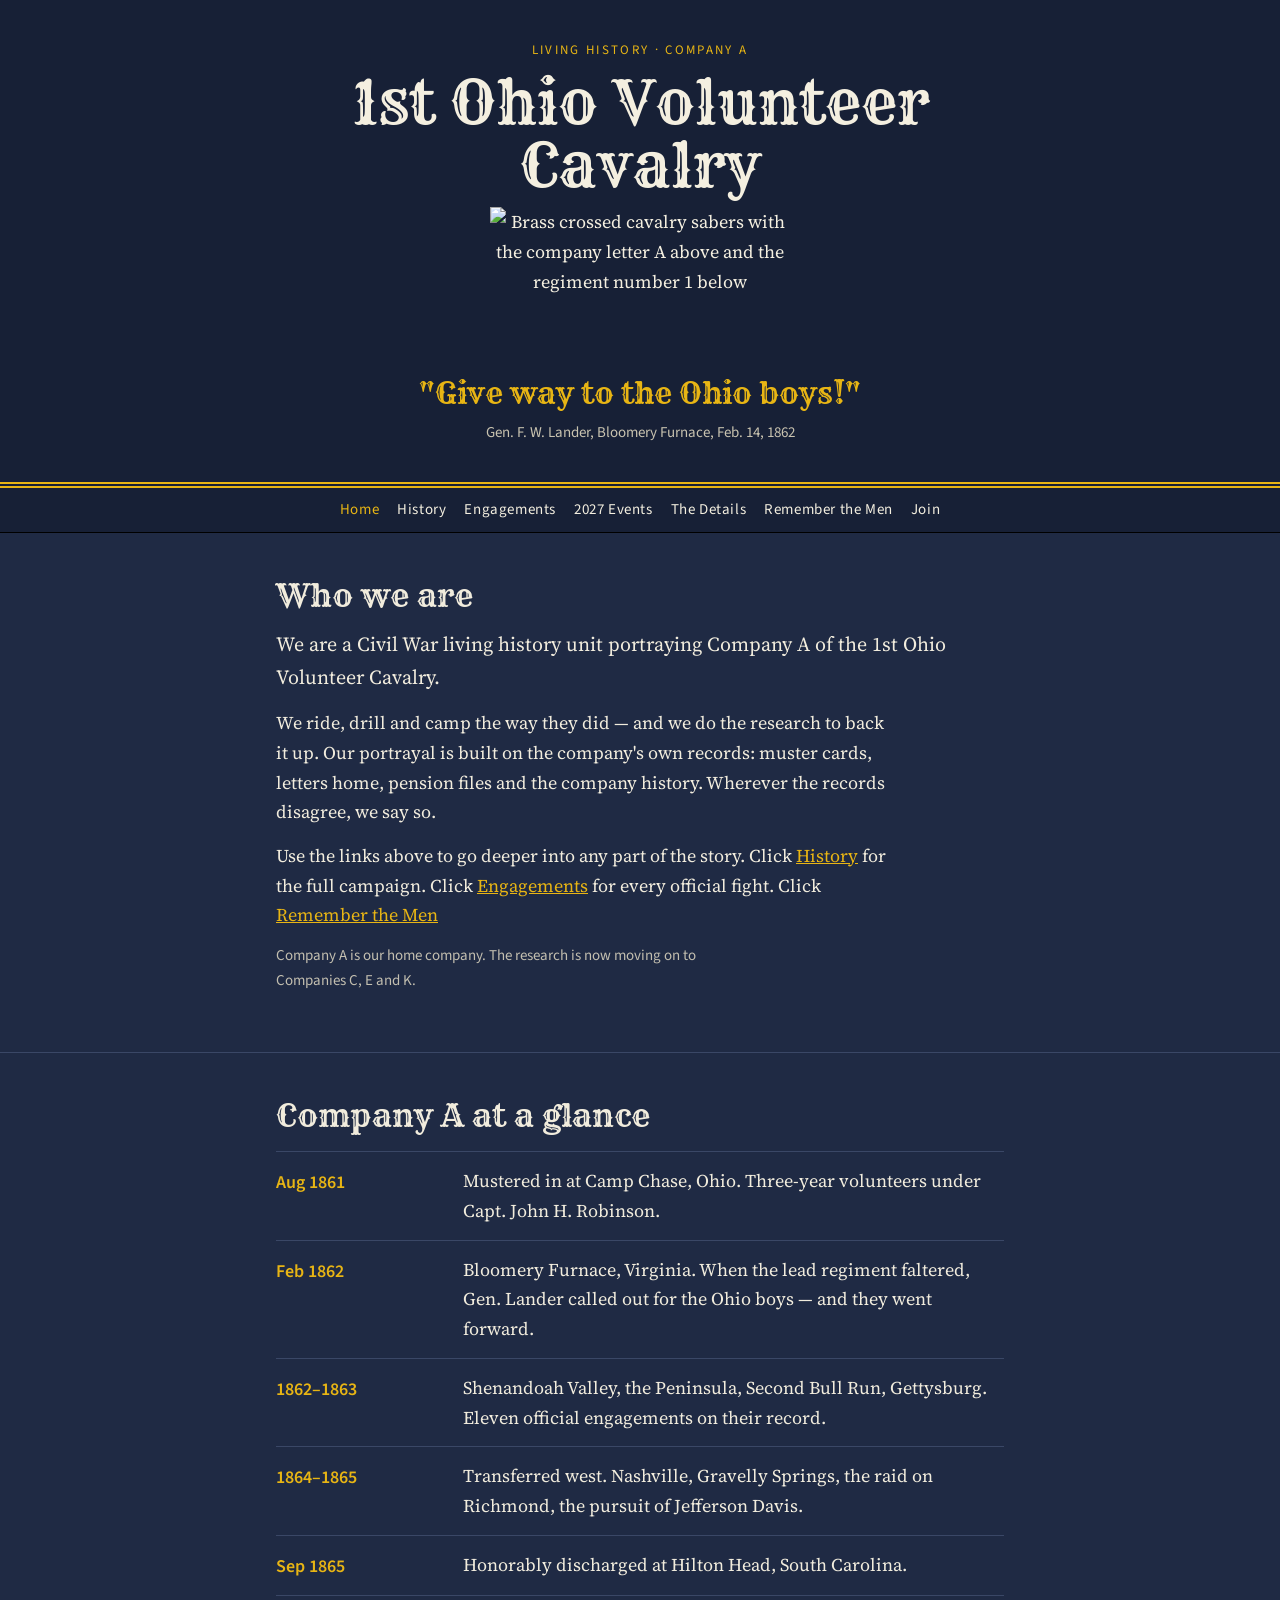
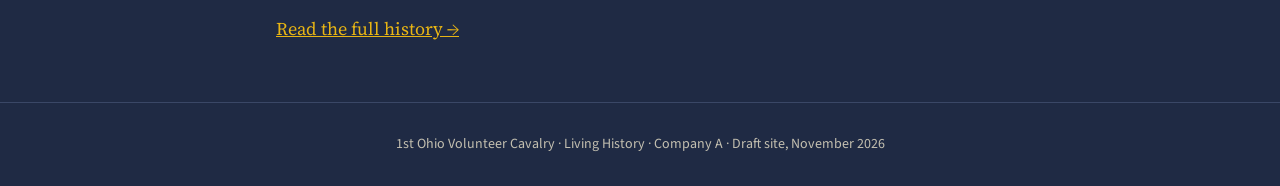
==== index.html @ f4a20a51 "Initial site: 1st Ohio Volunteer Cavalry website 7 pages + shared CSS. Homepage, history, engagement" ====
<!doctype html><html lang="en"><head>
<meta charset="utf-8">
<meta name="viewport" content="width=device-width,initial-scale=1,viewport-fit=cover">
<title>1st Ohio Volunteer Cavalry</title>
<link rel="stylesheet" href="style.css">
</head><body>

<header class="hero"><div class="wrap">
  <div class="eyebrow">Living History · Company A</div>
  <h1>1st Ohio Volunteer Cavalry</h1>
  <div class="insignia"><img src="emblem_company_a_web.png" alt="Brass crossed cavalry sabers with the company letter A above and the regiment number 1 below" width="760" height="389"></div>
  <p class="motto">"Give way to the Ohio boys!"</p>
  <div class="cite">Gen. F. W. Lander, Bloomery Furnace, Feb. 14, 1862</div>
</div></header>

<nav aria-label="Site navigation"><div class="wrap">
  <a href="index.html" class="active">Home</a>
  <a href="history.html">History</a>
  <a href="engagements.html">Engagements</a>
  <a href="events.html">2027 Events</a>
  <a href="details.html">The Details</a>
  <a href="memorial.html">Remember the Men</a>
  <a href="join.html">Join</a>
</div></nav>

<main>
<section id="about"><div class="wrap">
  <h2>Who we are</h2>
  <p class="lede">We are a Civil War living history unit portraying Company A of the 1st Ohio Volunteer Cavalry.</p>
  <p>We ride, drill and camp the way they did — and we do the research to back it up. Our portrayal is built on the company's own records: muster cards, letters home, pension files and the company history. Wherever the records disagree, we say so.</p>
  <p>Use the links above to go deeper into any part of the story. Click <a href="history.html">History</a> for the full campaign. Click <a href="engagements.html">Engagements</a> for every official fight. Click <a href="memorial.html">Remember the Men</a for the men who gave everything.</p>
  <p class="note">Company A is our home company. The research is now moving on to Companies C, E and K.</p>
</div></section>

<section id="snapshot"><div class="wrap">
  <h2>Company A at a glance</h2>
  <ol class="ledger">
    <li><time>Aug 1861</time><div>Mustered in at Camp Chase, Ohio. Three-year volunteers under Capt. John H. Robinson.</div></li>
    <li><time>Feb 1862</time><div>Bloomery Furnace, Virginia. When the lead regiment faltered, Gen. Lander called out for the Ohio boys — and they went forward.</div></li>
    <li><time>1862–1863</time><div>Shenandoah Valley, the Peninsula, Second Bull Run, Gettysburg. Eleven official engagements on their record.</div></li>
    <li><time>1864–1865</time><div>Transferred west. Nashville, Gravelly Springs, the raid on Richmond, the pursuit of Jefferson Davis.</div></li>
    <li><time>Sep 1865</time><div>Honorably discharged at Hilton Head, South Carolina.</div></li>
  </ol>
  <p style="margin-top:18px"><a href="history.html">Read the full history →</a></p>
</div></section>
</main>

<footer><div class="wrap">1st Ohio Volunteer Cavalry · Living History · Company A · Draft site, November 2026</div></footer>
</body></html>
---- style.css ----
@import url('https://fonts.googleapis.com/css2?family=Rye&family=Source+Serif+4:opsz,wght@8..60,400;8..60,600&family=Source+Sans+3:wght@400;600&display=swap');
:root{
  --paper:#1f2a44; --card:#26324f; --ink:#f1ecdd; --muted:#c3bfb0; --rule:#3a4766;
  --navy:#172036; --yellow:#e8b514; --brass:#e8b514; --onnavy:#f4efe0; --onnavy-muted:#c9c3b0;
  --display:"Rye", Georgia, serif; --serif:"Source Serif 4", Georgia, serif; --sans:"Source Sans 3", system-ui, sans-serif;
  color-scheme:dark;
}
*,*::before,*::after{box-sizing:border-box}
html{scroll-behavior:smooth}
body{margin:0;padding:0;background:var(--paper);color:var(--ink);font-family:var(--serif);font-size:18px;line-height:1.65}
.wrap{max-width:760px;margin:0 auto;padding-left:max(16px,env(safe-area-inset-left,0px));padding-right:max(16px,env(safe-area-inset-right,0px))}
a{color:var(--brass)}
a:focus-visible,button:focus-visible{outline:2px solid var(--yellow);outline-offset:2px}

/* Hero */
.hero{background:var(--navy);color:var(--onnavy);border-bottom:6px double var(--yellow)}
.hero .wrap{padding-block:40px 36px;text-align:center;display:flex;flex-direction:column;align-items:center;gap:10px}
.eyebrow{font-family:var(--sans);letter-spacing:.18em;text-transform:uppercase;font-size:13px;color:var(--yellow)}
.hero h1{font-family:var(--display);font-weight:400;font-size:clamp(34px,8vw,60px);line-height:1.05;margin:0}
.insignia{width:min(300px,80vw)}
.insignia img{width:100%;height:auto;display:block}
.motto{font-family:var(--display);color:var(--yellow);font-size:clamp(20px,4.5vw,30px);line-height:1.2;margin:4px 0 0}
.cite{font-family:var(--sans);font-size:15px;color:var(--onnavy-muted)}

/* Mini hero for inner pages */
.page-hero{background:var(--navy);color:var(--onnavy);border-bottom:4px solid var(--yellow)}
.page-hero .wrap{padding-block:28px;display:flex;flex-direction:column;gap:6px}
.page-hero .back{font-family:var(--sans);font-size:14px;color:var(--onnavy-muted);text-decoration:none;letter-spacing:.04em}
.page-hero .back:hover{color:var(--yellow)}
.page-hero h1{font-family:var(--display);font-weight:400;font-size:clamp(28px,6vw,44px);line-height:1.1;margin:0;color:var(--yellow)}
.page-hero .sub{font-family:var(--sans);font-size:16px;color:var(--onnavy-muted);margin:0}

/* Nav */
nav{background:var(--navy);border-bottom:1px solid #000}
nav .wrap{display:flex;flex-wrap:wrap;gap:6px 18px;justify-content:center;padding-block:10px}
nav a{font-family:var(--sans);color:var(--onnavy);text-decoration:none;font-size:15px;letter-spacing:.04em}
nav a:hover,nav a.active{color:var(--yellow)}

/* Content */
main{display:flex;flex-direction:column}
section{padding-block:44px;border-bottom:1px solid var(--rule)}
section:last-child{border-bottom:none}
h2{font-family:var(--display);font-weight:400;font-size:clamp(24px,4.5vw,32px);line-height:1.15;margin:0 0 14px}
h3{font-family:var(--sans);font-size:19px;font-weight:600;margin:0 0 6px;color:var(--yellow)}
p{margin:0 0 14px;max-width:68ch}
.lede{font-size:20px}
.note{font-family:var(--sans);font-size:15px;color:var(--muted)}

/* Ledger timeline */
.ledger{list-style:none;margin:18px 0 0;padding:0;display:flex;flex-direction:column}
.ledger li{display:grid;grid-template-columns:9.5em 1fr;gap:16px;padding-block:14px;border-top:1px solid var(--rule)}
.ledger li:last-child{border-bottom:1px solid var(--rule)}
.ledger time{font-family:var(--sans);font-weight:600;color:var(--brass);font-variant-numeric:tabular-nums;padding-top:2px}
.src{font-family:var(--sans);font-size:14px;color:var(--muted);display:block;margin-top:4px}
@media(max-width:560px){.ledger li{grid-template-columns:1fr;gap:2px}}

/* Battle cards */
.battles{display:flex;flex-direction:column;gap:0}
.battle{padding-block:18px;border-top:1px solid var(--rule)}
.battle:last-child{border-bottom:1px solid var(--rule)}
.battle-head{display:flex;align-items:baseline;gap:14px;margin-bottom:6px;flex-wrap:wrap}
.battle-name{font-family:var(--display);font-size:22px;color:var(--yellow)}
.battle-date{font-family:var(--sans);font-size:14px;color:var(--muted)}
.battle-grade{font-family:var(--sans);font-size:12px;letter-spacing:.08em;text-transform:uppercase;background:var(--card);color:var(--muted);padding:2px 8px;border:1px solid var(--rule)}

/* Regulation grid */
.regs{display:grid;grid-template-columns:repeat(auto-fit,minmax(min(100%,220px),1fr));gap:16px;margin-top:16px}
.reg{border-left:3px solid var(--brass);padding:4px 0 4px 14px}
.reg h3{color:var(--ink)}
.reg p{font-family:var(--sans);font-size:15px;margin:0;color:var(--muted)}

/* Event cards */
.events{display:grid;grid-template-columns:repeat(auto-fit,minmax(min(100%,220px),1fr));gap:14px;margin-top:18px}
.event{background:var(--card);border:1px solid var(--rule);border-top:4px solid var(--yellow);padding:16px}
.event .when{font-family:var(--sans);font-weight:600;color:var(--brass);font-size:15px}
.event h3{margin:4px 0 6px;color:var(--ink)}
.event p{font-family:var(--sans);font-size:15px;margin:0;color:var(--muted)}

/* Memorial */
.memorial-intro{font-size:20px;font-style:italic;color:var(--onnavy);border-left:4px solid var(--yellow);padding-left:16px;margin-bottom:24px}
.men-list{list-style:none;margin:16px 0 0;padding:0;columns:2;gap:20px}
.men-list li{font-family:var(--sans);padding-block:6px;border-bottom:1px solid var(--rule);break-inside:avoid}
.men-list .rank{font-size:13px;color:var(--muted)}
@media(max-width:500px){.men-list{columns:1}}

/* Join */
.join-box{background:var(--card);border:1px solid var(--rule);padding:20px;margin-top:16px}
.join-box ul{margin:0 0 14px;padding-left:20px;font-family:var(--sans)}
.placeholder{font-family:var(--sans);background:#2a2010;color:#c8a84a;border:1px dashed #6b5520;padding:10px 12px;font-size:15px;margin-top:12px}

footer{padding-block:30px;font-family:var(--sans);font-size:14px;color:var(--muted);text-align:center;border-top:1px solid var(--rule)}
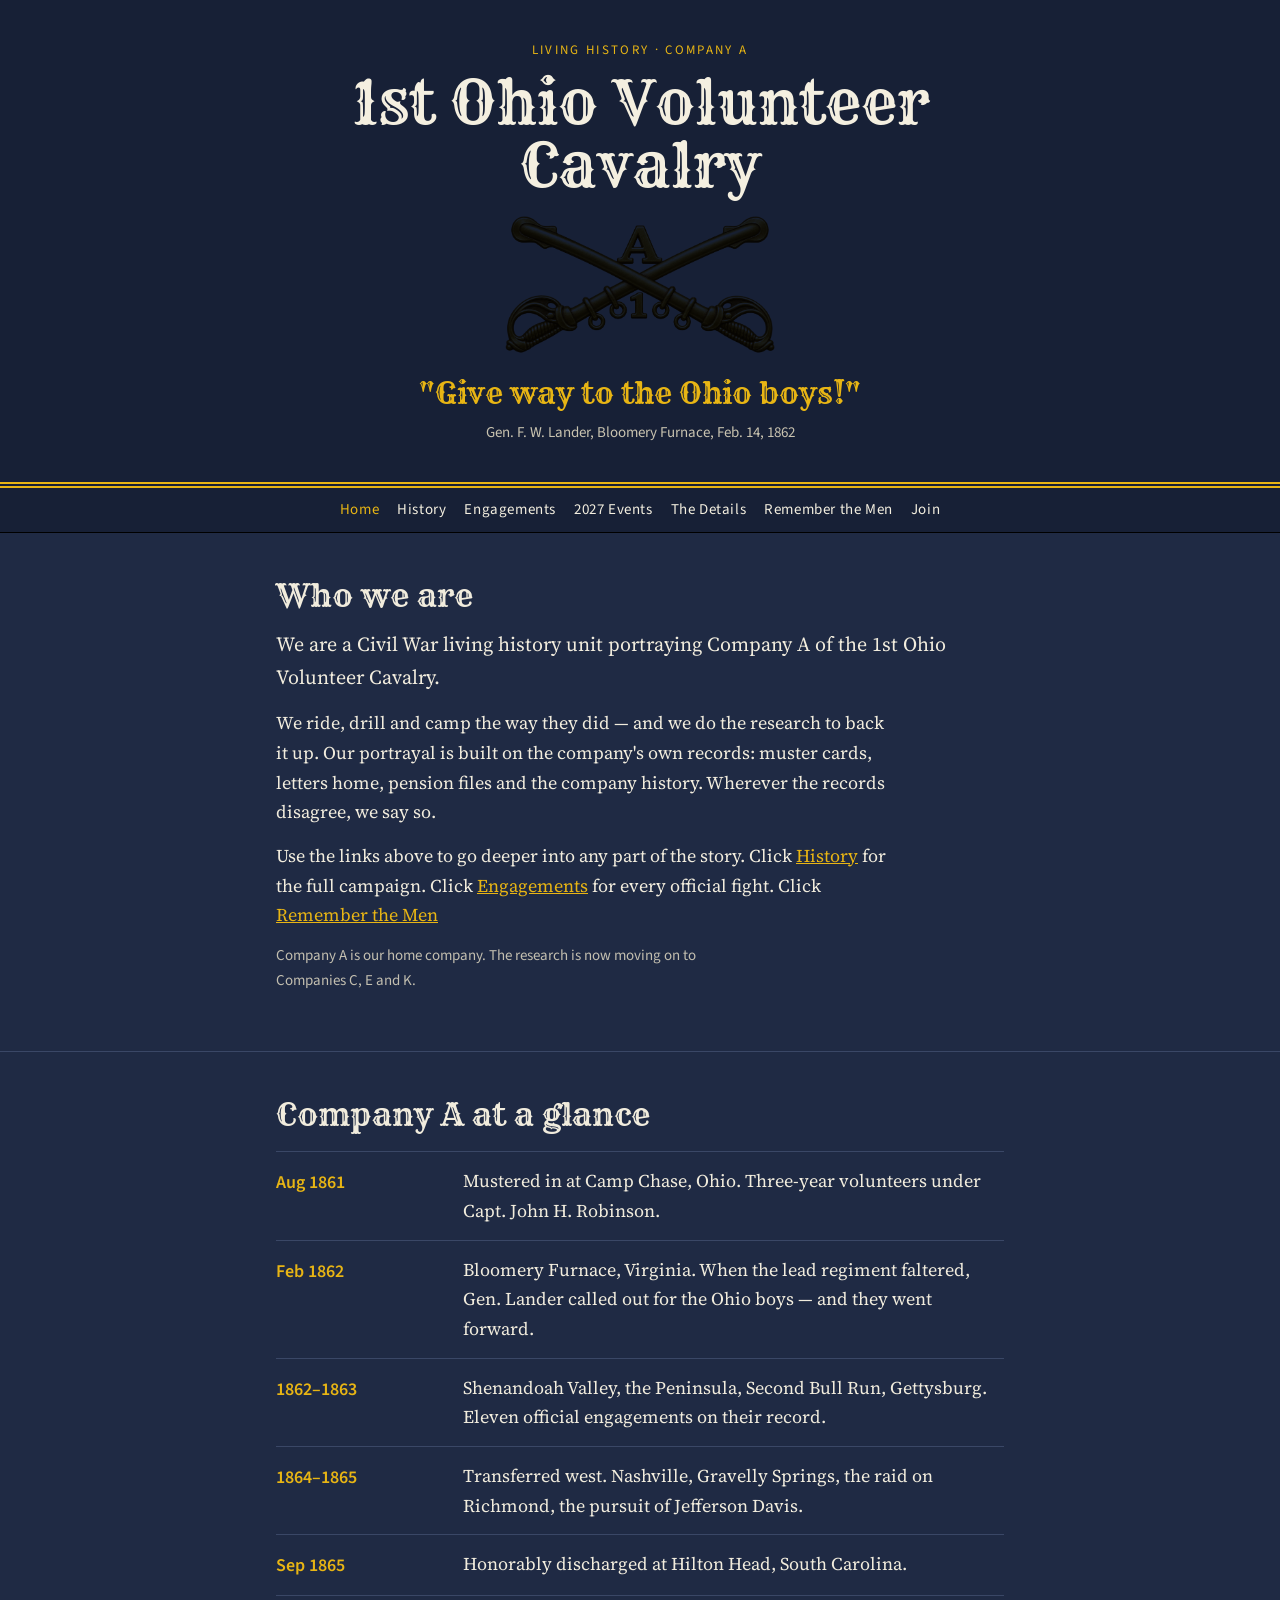
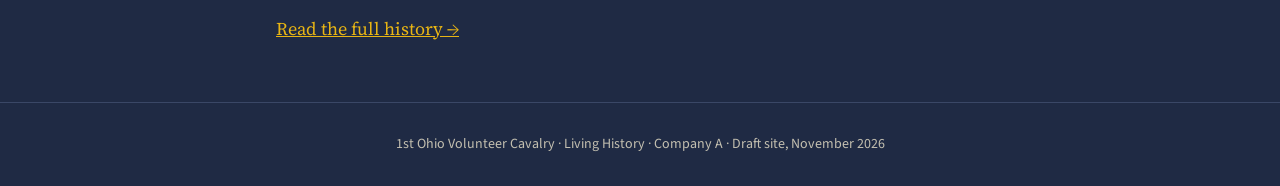
==== commit a5af8aa0: "Replace SVG with real brass sabers emblem image" ====
--- a/index.html
+++ b/index.html
@@ -8,7 +8,7 @@
 <header class="hero"><div class="wrap">
   <div class="eyebrow">Living History · Company A</div>
   <h1>1st Ohio Volunteer Cavalry</h1>
-  <div class="insignia"><img src="emblem_company_a_web.png" alt="Brass crossed cavalry sabers with the company letter A above and the regiment number 1 below" width="760" height="389"></div>
+  <div class="insignia"><img src="emblem.webp" alt="Brass crossed cavalry sabers, Company A, 1st Regiment" width="500" height="256" style="width:100%;height:auto;display:block;mix-blend-mode:multiply"></div>
   <p class="motto">"Give way to the Ohio boys!"</p>
   <div class="cite">Gen. F. W. Lander, Bloomery Furnace, Feb. 14, 1862</div>
 </div></header>
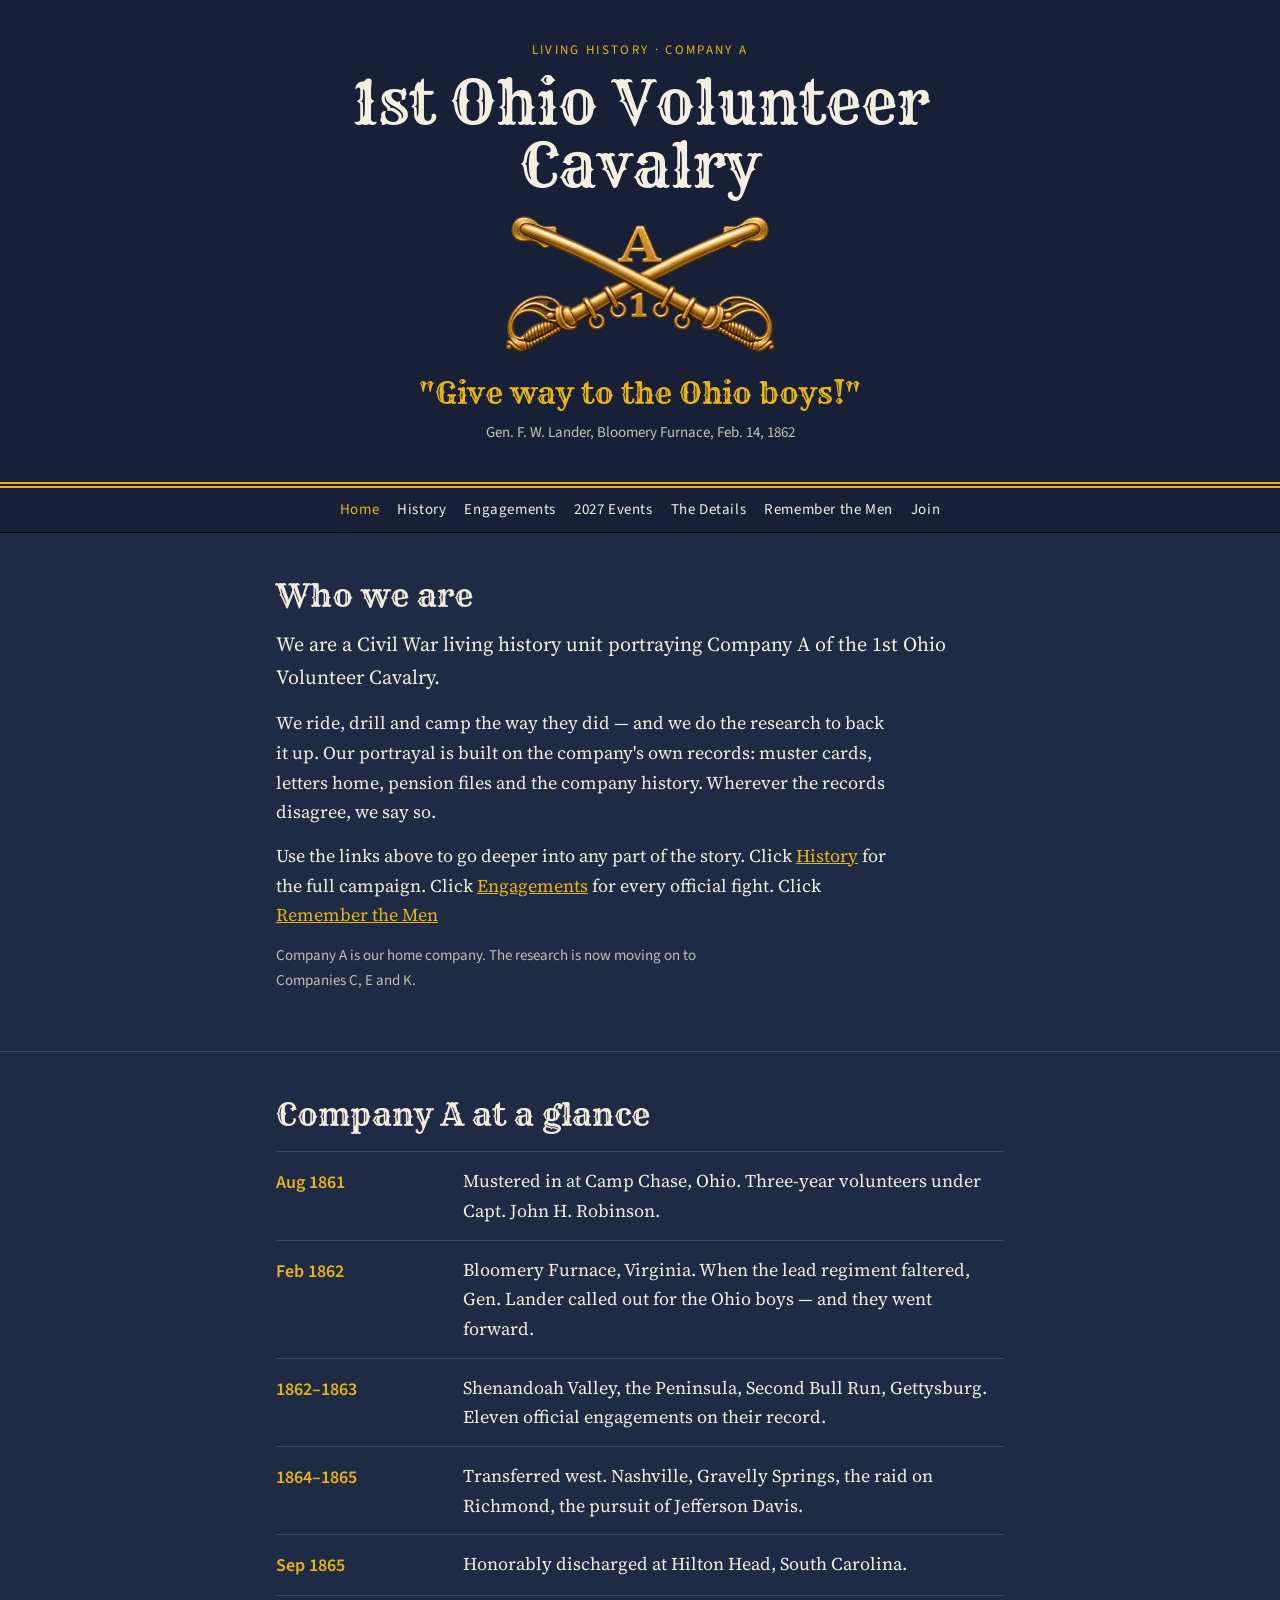
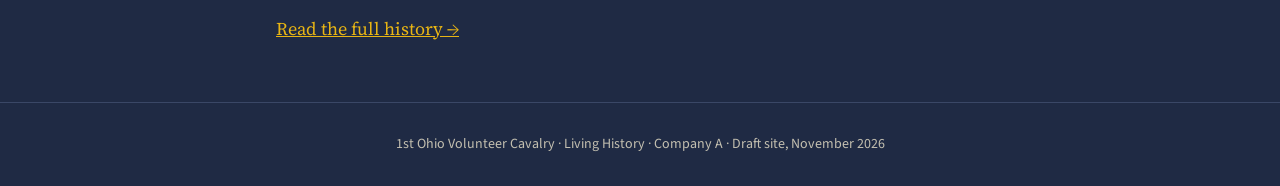
==== commit 01625366: "Fix emblem: remove blend mode causing dark image" ====
--- a/index.html
+++ b/index.html
@@ -8,7 +8,7 @@
 <header class="hero"><div class="wrap">
   <div class="eyebrow">Living History · Company A</div>
   <h1>1st Ohio Volunteer Cavalry</h1>
-  <div class="insignia"><img src="emblem.webp" alt="Brass crossed cavalry sabers, Company A, 1st Regiment" width="500" height="256" style="width:100%;height:auto;display:block;mix-blend-mode:multiply"></div>
+  <div class="insignia"><img src="emblem.webp" alt="Brass crossed cavalry sabers, Company A, 1st Regiment" width="500" height="256" style="width:100%;height:auto;display:block"></div>
   <p class="motto">"Give way to the Ohio boys!"</p>
   <div class="cite">Gen. F. W. Lander, Bloomery Furnace, Feb. 14, 1862</div>
 </div></header>
